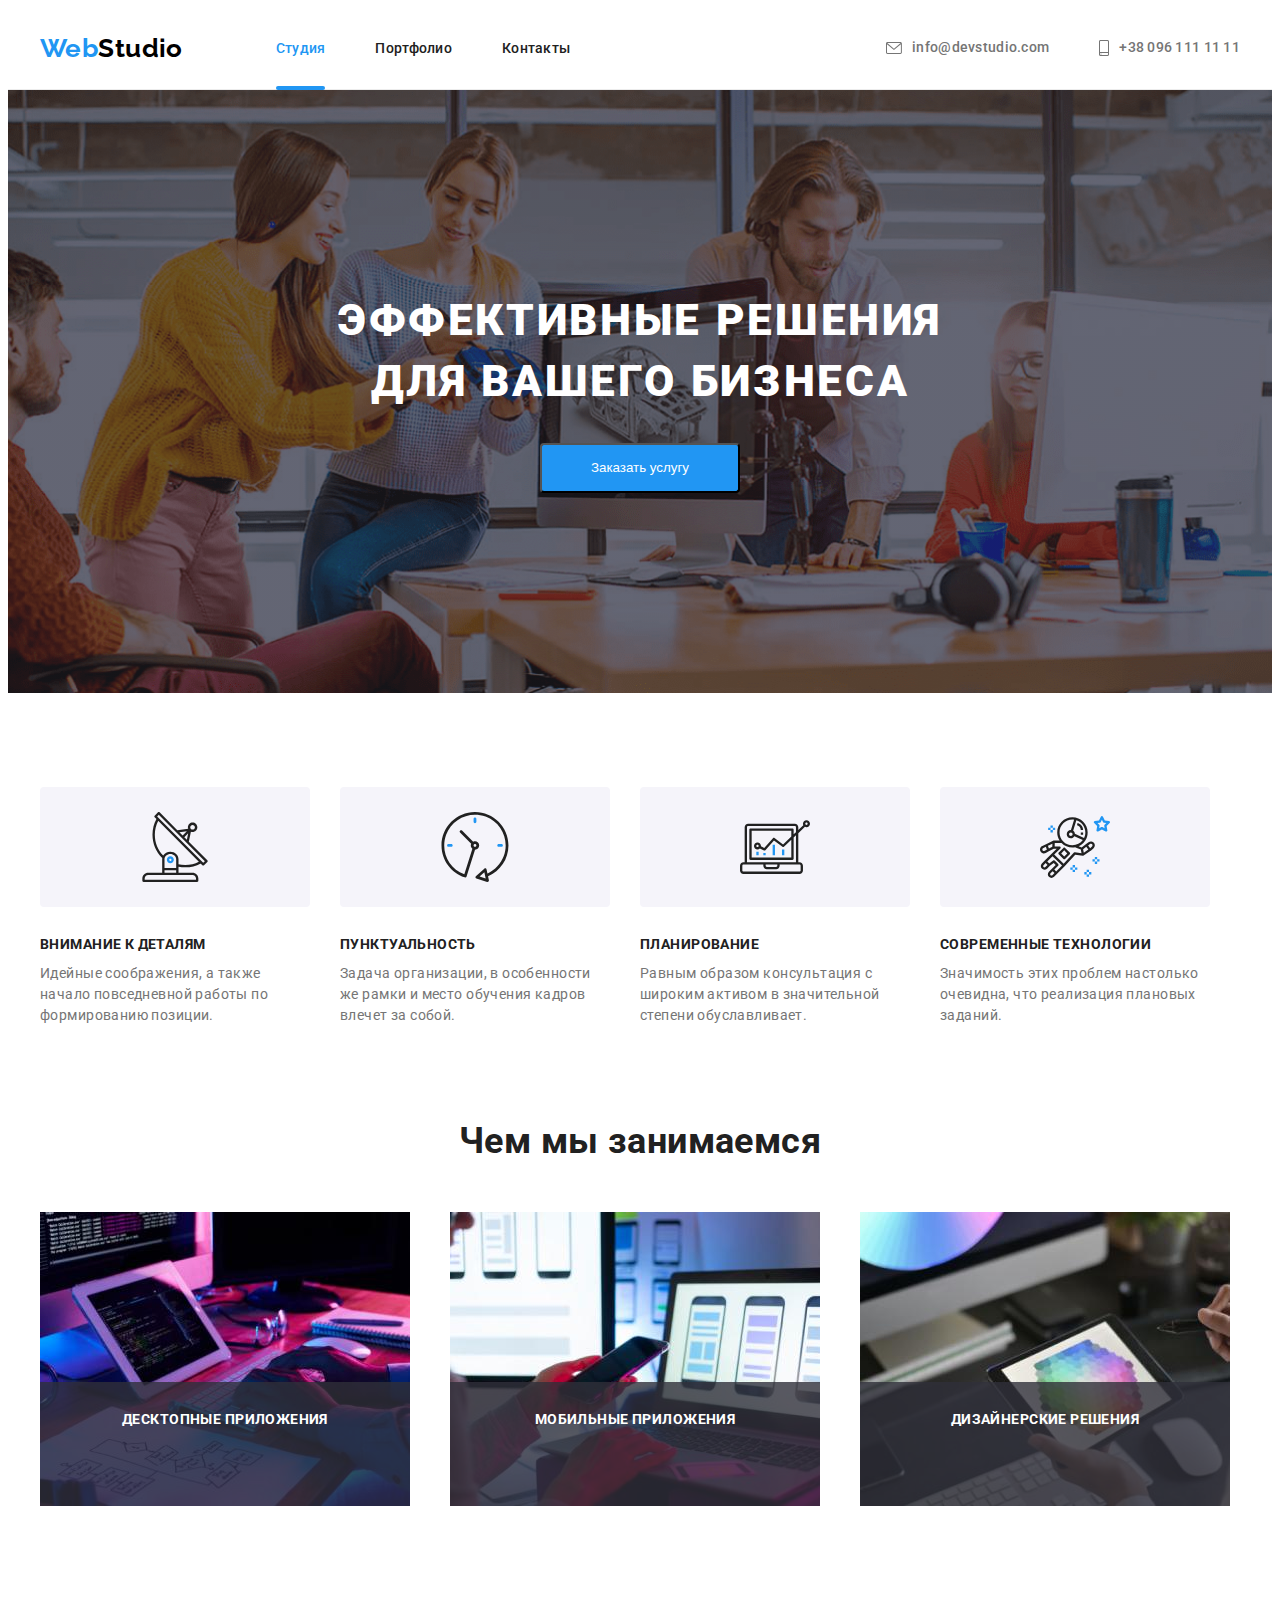
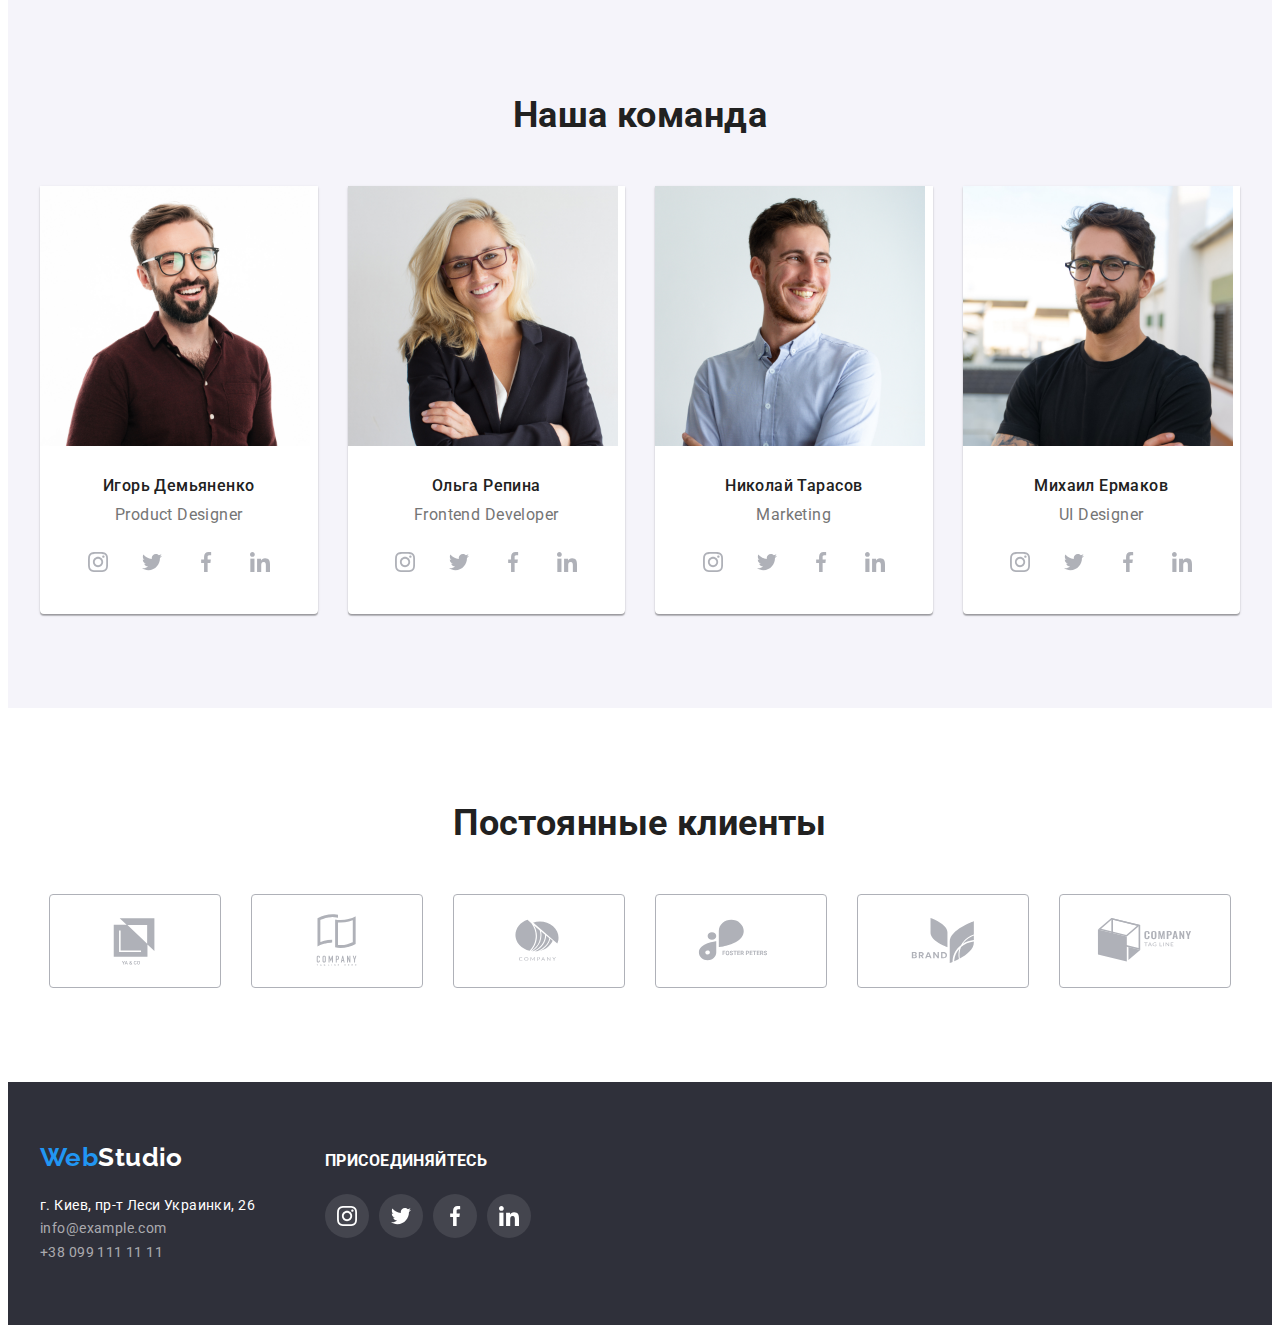
==== index.html @ f7f2a709 "Клонирование" ====
<!DOCTYPE html>
<html lang="ru">
  <head>
    <meta charset="UTF-8" />
    <meta http-equiv="X-UA-Compatible" content="IE=edge" />
    <meta name="viewport" content="width=device-width, initial-scale=1.0" />
    <title>Web Studio</title>
    <link
      rel="stylesheet"
      href="https://cdnjs.cloudflare.com/ajax/libs/modern-normalize/1.1.0/modern-normalize.min.css"
      integrity="sha512-wpPYUAdjBVSE4KJnH1VR1HeZfpl1ub8YT/NKx4PuQ5NmX2tKuGu6U/JRp5y+Y8XG2tV+wKQpNHVUX03MfMFn9Q=="
      crossorigin="anonymous"
      referrerpolicy="no-referrer"
    />
    <link
      href="https://fonts.googleapis.com/css2?family=Raleway:wght@700&family=Roboto:wght@400;500;700;900&display=swap"
      rel="stylesheet"
    />
    <link rel="stylesheet" href="./css/styles.css" />
  </head>
  <body>
    <header class="header">
      <div class="container header-container">
        <a href="" class="link logo header-logo"
          ><span class="logo span">Web</span>Studio</a
        >
        <nav>
          <ul class="list header-list">
            <li class="header-item">
              <a href="" class="link current">Студия</a>
            </li>
            <li class="header-item">
              <a href="./portfolio.html" class="link">Портфолио</a>
            </li>
            <li class="header-item"><a href="" class="link">Контакты</a></li>
          </ul>
        </nav>
        <ul class="list header-connect-list">
          <li class="header-connect-mail">
            <a href="mailto:info@devstudio.com" class="link mail-link">
              <svg class="icon mail-icon" width="16" height="12">
                <use href="./images/sprite.svg#icon-envelope"></use>
              </svg>
              info@devstudio.com
            </a>
          </li>
          <li class="header-connect-tel">
            <a href="tel:+380961111111" class="link tel-link">
              <svg class="icon tel-icon" width="10" height="16">
                <use href="./images/sprite.svg#icon-smartphone"></use>
              </svg>
              +38 096 111 11 11
            </a>
          </li>
        </ul>
      </div>
    </header>

    <main>
      <section class="section hero">
        <div class="container hero-container">
          <h1 class="hero-title">
            Эффективные решения <br />
            для вашего бизнеса
          </h1>
          <button type="button" class="hero-btn" data-modal-open>
            Заказать услугу
          </button>
        </div>
      </section>

      <section class="section">
        <div class="container">
          <ul class="list feature-list">
            <li class="feature-item">
              <div class="feature-icon-content">
                <svg class="icon feature-icon" width="70" height="70">
                  <use href="./images/sprite.svg#icon-antenna"></use>
                </svg>
              </div>
              <h3 class="feature-title">Внимание к деталям</h3>
              <p class="feature-text">
                Идейные соображения, а также начало повседневной работы по
                формированию позиции.
              </p>
            </li>
            <li class="feature-item">
              <div class="feature-icon-content">
                <svg class="icon feature-icon" width="70" height="70">
                  <use href="./images/sprite.svg#icon-clock"></use>
                </svg>
              </div>
              <h3 class="feature-title">Пунктуальность</h3>
              <p class="feature-text">
                Задача организации, в особенности же рамки и место обучения
                кадров влечет за собой.
              </p>
            </li>
            <li class="feature-item">
              <div class="feature-icon-content">
                <svg class="icon feature-icon" width="70" height="70">
                  <use href="./images/sprite.svg#icon-diagram"></use>
                </svg>
              </div>
              <h3 class="feature-title">Планирование</h3>
              <p class="feature-text">
                Равным образом консультация с широким активом в значительной
                степени обуславливает.
              </p>
            </li>
            <li class="feature-item">
              <div class="feature-icon-content">
                <svg class="icon feature-icon" width="70" height="70">
                  <use href="./images/sprite.svg#icon-astronaut"></use>
                </svg>
              </div>
              <h3 class="feature-title">Современные технологии</h3>
              <p class="feature-text">
                Значимость этих проблем настолько очевидна, что реализация
                плановых заданий.
              </p>
            </li>
          </ul>
        </div>
      </section>

      <section class="section-about">
        <div class="container">
          <h2 class="about-title">Чем мы занимаемся</h2>
          <ul class="list about-list">
            <li class="about-item">
              <div class="about-wrapper">
                <img
                  src="./images/box-1.jpg"
                  alt="компьютер"
                  width="370"
                  height="294"
                />
                <div class="about-thumb">
                  <p class="lable">Десктопные приложения</p>
                </div>
              </div>
            </li>
            <li class="about-item">
              <div class="about-wrapper">
                <img
                  src="./images/box-2.jpg"
                  alt="смартфон"
                  width="370"
                  height="294"
                />
                <div class="about-thumb">
                  <p class="lable">Мобильные приложения</p>
                </div>
              </div>
            </li>
            <li class="about-item">
              <div class="about-wrapper">
                <img
                  src="./images/box-3.jpg"
                  alt="планшет"
                  width="370"
                  height="294"
                />
                <div class="about-thumb">
                  <p class="lable">Дизайнерские решения</p>
                </div>
              </div>
            </li>
          </ul>
        </div>
      </section>

      <section class="section team">
        <div class="container">
          <h2 class="team-title">Наша команда</h2>
          <ul class="list team-list">
            <li class="team-item">
              <img
                src="./images/img-1.jpg"
                alt="Игорь Демьяненко"
                width="270"
              />
              <div class="container-team">
                <h3 class="team-title-people">Игорь Демьяненко</h3>
                <p class="team-text">Product Designer</p>
                <ul class="list team-list-icon">
                  <li class="item-icon">
                    <a href="" class="link team-link">
                      <svg class="team-icon" width="20" height="20">
                        <use href="./images/sprite.svg#icon-instagram2"></use>
                      </svg>
                    </a>
                  </li>
                  <li class="item-icon">
                    <a href="" class="link team-link"
                      ><svg class="team-icon" width="20" height="20">
                        <use href="./images/sprite.svg#icon-twitter1"></use>
                      </svg>
                    </a>
                  </li>
                  <li class="item-icon">
                    <a href="" class="link team-link"
                      ><svg class="team-icon" width="20" height="20">
                        <use href="./images/sprite.svg#icon-facebook1"></use>
                      </svg>
                    </a>
                  </li>
                  <li class="item-icon">
                    <a href="" class="link team-link"
                      ><svg class="team-icon" width="20" height="20">
                        <use href="./images/sprite.svg#icon-linkedin1"></use>
                      </svg>
                    </a>
                  </li>
                </ul>
              </div>
            </li>
            <li class="team-item">
              <img src="./images/img-2.jpg" alt="Ольга Репина" width="270" />
              <div class="container-team">
                <h3 class="team-title-people">Ольга Репина</h3>
                <p class="team-text">Frontend Developer</p>
                <ul class="list team-list-icon">
                  <li class="item-icon">
                    <a href="" class="link team-link">
                      <svg class="team-icon" width="20" height="20">
                        <use href="./images/sprite.svg#icon-instagram2"></use>
                      </svg>
                    </a>
                  </li>
                  <li class="item-icon">
                    <a href="" class="link team-link"
                      ><svg class="team-icon" width="20" height="20">
                        <use href="./images/sprite.svg#icon-twitter1"></use>
                      </svg>
                    </a>
                  </li>
                  <li class="item-icon">
                    <a href="" class="link team-link"
                      ><svg class="team-icon" width="20" height="20">
                        <use href="./images/sprite.svg#icon-facebook1"></use>
                      </svg>
                    </a>
                  </li>
                  <li class="item-icon">
                    <a href="" class="link team-link"
                      ><svg class="team-icon" width="20" height="20">
                        <use href="./images/sprite.svg#icon-linkedin1"></use>
                      </svg>
                    </a>
                  </li>
                </ul>
              </div>
            </li>
            <li class="team-item">
              <img src="./images/img-3.jpg" alt="Николай Тарасов" width="270" />
              <div class="container-team">
                <h3 class="team-title-people">Николай Тарасов</h3>
                <p class="team-text">Marketing</p>
                <ul class="list team-list-icon">
                  <li class="item-icon">
                    <a href="" class="link team-link">
                      <svg class="team-icon" width="20" height="20">
                        <use href="./images/sprite.svg#icon-instagram2"></use>
                      </svg>
                    </a>
                  </li>
                  <li class="item-icon">
                    <a href="" class="link team-link"
                      ><svg class="team-icon" width="20" height="20">
                        <use href="./images/sprite.svg#icon-twitter1"></use>
                      </svg>
                    </a>
                  </li>
                  <li class="item-icon">
                    <a href="" class="link team-link"
                      ><svg class="team-icon" width="20" height="20">
                        <use href="./images/sprite.svg#icon-facebook1"></use>
                      </svg>
                    </a>
                  </li>
                  <li class="item-icon">
                    <a href="" class="link team-link"
                      ><svg class="team-icon" width="20" height="20">
                        <use href="./images/sprite.svg#icon-linkedin1"></use>
                      </svg>
                    </a>
                  </li>
                </ul>
              </div>
            </li>
            <li class="team-item">
              <img src="./images/img-4.jpg" alt="Михаил Ермаков" width="270" />
              <div class="container-team">
                <h3 class="team-title-people">Михаил Ермаков</h3>
                <p class="team-text">UI Designer</p>
                <ul class="list team-list-icon">
                  <li class="item-icon">
                    <a href="" class="link team-link">
                      <svg class="team-icon" width="20" height="20">
                        <use href="./images/sprite.svg#icon-instagram2"></use>
                      </svg>
                    </a>
                  </li>
                  <li class="item-icon">
                    <a href="" class="link team-link"
                      ><svg class="team-icon" width="20" height="20">
                        <use href="./images/sprite.svg#icon-twitter1"></use>
                      </svg>
                    </a>
                  </li>
                  <li class="item-icon">
                    <a href="" class="link team-link"
                      ><svg class="team-icon" width="20" height="20">
                        <use href="./images/sprite.svg#icon-facebook1"></use>
                      </svg>
                    </a>
                  </li>
                  <li class="item-icon">
                    <a href="" class="link team-link"
                      ><svg class="team-icon" width="20" height="20">
                        <use href="./images/sprite.svg#icon-linkedin1"></use>
                      </svg>
                    </a>
                  </li>
                </ul>
              </div>
            </li>
          </ul>
        </div>
      </section>
      <section class="section our-clients-section">
        <div class="container our-clients-container">
          <h2 class="our-clients-title">Постоянные клиенты</h2>
          <ul class="list our-clients-list">
            <li class="our-clients-item">
              <a href="" class="link our-clients-link"
                ><svg class="icon our-clients-icon" width="106" height="60">
                  <use href="./images/sprite.svg#icon-Logo1"></use>
                </svg>
              </a>
            </li>
            <li class="our-clients-item">
              <a href="" class="link our-clients-link"
                ><svg class="icon our-clients-icon" width="106" height="60">
                  <use href="./images/sprite.svg#icon-Logo2"></use>
                </svg>
              </a>
            </li>
            <li class="our-clients-item">
              <a href="" class="link our-clients-link"
                ><svg class="icon our-clients-icon" width="106" height="60">
                  <use href="./images/sprite.svg#icon-Logo3"></use>
                </svg>
              </a>
            </li>
            <li class="our-clients-item">
              <a href="" class="link our-clients-link"
                ><svg class="icon our-clients-icon" width="106" height="60">
                  <use href="./images/sprite.svg#icon-Logo4"></use>
                </svg>
              </a>
            </li>
            <li class="our-clients-item">
              <a href="" class="link our-clients-link"
                ><svg class="icon our-clients-icon" width="106" height="60">
                  <use href="./images/sprite.svg#icon-Logo5"></use>
                </svg>
              </a>
            </li>
            <li class="our-clients-item">
              <a href="" class="link our-clients-link"
                ><svg class="icon our-clients-icon" width="106" height="60">
                  <use href="./images/sprite.svg#icon-Logo6"></use>
                </svg>
              </a>
            </li>
          </ul>
        </div>
      </section>
    </main>

    <footer class="footer">
      <div class="container footer-container">
        <div class="footer-container-left">
          <a href="" class="link logo-footer"
            ><span class="logo span">Web</span>Studio</a
          >
          <address class="adress">
            <p>г. Киев, пр-т Леси Украинки, 26</p>
            <ul class="list adress">
              <li>
                <a href="mailto:info@example.com" class="link adress-link"
                  >info@example.com</a
                >
              </li>
              <li>
                <a href="tel:+380991111111" class="link adress-link"
                  >+38 099 111 11 11</a
                >
              </li>
            </ul>
          </address>
        </div>
        <div class="footer-container-right">
          <h3 class="footer-title">присоединяйтесь</h3>
          <ul class="list footer-list">
            <li class="footer-item">
              <a href="" class="link footer-link"
                ><svg class="icon footer-icon" width="20" height="20">
                  <use href="./images/sprite.svg#icon-instagram2"></use>
                </svg>
              </a>
            </li>
            <li class="footer-item">
              <a href="" class="link footer-link"
                ><svg class="icon footer-icon" width="20" height="20">
                  <use href="./images/sprite.svg#icon-twitter1"></use>
                </svg>
              </a>
            </li>
            <li class="footer-item">
              <a href="" class="link footer-link"
                ><svg class="icon footer-icon" width="20" height="20">
                  <use href="./images/sprite.svg#icon-facebook1"></use>
                </svg>
              </a>
            </li>
            <li class="footer-item">
              <a href="" class="link footer-link"
                ><svg class="icon footer-icon" width="20" height="20">
                  <use href="./images/sprite.svg#icon-linkedin1"></use>
                </svg>
              </a>
            </li>
          </ul>
        </div>
      </div>
    </footer>
    <div class="backdrop is-hidden" data-modal>
      <div class="modal">
        <button type="button" class="modal-close" data-modal-close>
          <svg class="icon modal-icon" width="11" height="11">
            <use href="./images/sprite.svg#icon-vector"></use>
          </svg>
        </button>
      </div>
    </div>
    <script src="./js/modal.js"></script>
  </body>
</html>
---- css/styles.css ----
/* цвет основного текста #212121 */
/* вторичный цвет #757575 */
/* белый №FFFFFF */
/* акцент #2196F3 */
/* вторичный цвет фона #F5F4FA */

:root {
  --primary-text-color: #212121;
  --secondary-text-color: #757575;
  --accent-color: #2196f3;
  --primary-white-color: #ffffff;
  --first-bg-color: #2f303a;
  --secondary-bg-color: #f5f4fa;
}

p,
h1,
h2,
h3,
h4,
h5,
h6 {
  margin: 0;
}

ul {
  margin: 0;
  padding: 0;
}

body {
  background-color: var(--primary-white-color);
  color: var(--secondary-text-color);
  font-family: Roboto, sans-serif;
  letter-spacing: 0.03em;
  font-weight: 400;
  font-size: 14px;
  line-height: 1.5;
  text-align: left;
  vertical-align: top;
}

.container {
  width: 1200px;
  padding-left: 15px;
  padding-right: 15px;
  margin: 0 auto;
}

.header {
  border-bottom: 1px solid #ececec;
}

.header-container {
  display: flex;
  align-items: center;
}

.header-connect-list {
  display: flex;
  align-items: center;
  margin-left: auto;
}

.header-connect-mail {
  margin-right: 50px;
}

.header-logo {
  margin-right: 93px;
}

.header-list {
  display: flex;
  align-items: baseline;
}

.header-item:not(:last-child) {
  margin-right: 50px;
}

img {
  display: block;
  max-width: 100%;
  height: auto;
}

.section {
  padding-top: 94px;
  padding-bottom: 94px;
}

/* Hero */
.hero {
  background-image: linear-gradient(
      to right,
      rgba(47, 48, 58, 0.4),
      rgba(47, 48, 58, 0.4)
    ),
    url(../images/background-img.png);
  background-repeat: no-repeat;
  background-position: center;
  background-size: cover;
  max-width: 1600px;
  margin: 0 auto;
  padding-top: 200px;
  padding-bottom: 200px;
  background-color: #c4c4c4;
}

.hero-title {
  color: var(--primary-white-color);
  font-weight: 900;
  font-size: 44px;
  line-height: 1.4;
  text-align: center;
  vertical-align: top;
  letter-spacing: 0.06em;
  text-transform: uppercase;
}

.hero-btn {
  color: var(--primary-white-color);
  background-color: var(--accent-color);
  cursor: pointer;
  min-width: 200px;
  min-height: 50px;
  border-radius: 4px;
  display: block;
  margin: 30px auto 0;
  transition: backgound-color 250ms cubic-bezier(0.4, 0, 0.2, 1);
}

.hero-btn:hover,
.hero-btn:focus {
  background-color: #188ce8;
}
.list {
  list-style: none;
}

.link {
  text-decoration: none;
  color: var(--secondary-text-color);
}

.mail-link,
.tel-link {
  font-weight: 500;
  line-height: 1.14;
  letter-spacing: 0.02em;
  display: flex;
  align-items: center;
  transition: color 250ms cubic-bezier(0.4, 0, 0.2, 1);
}

.mail-link:hover,
.mail-link:focus,
.tel-link:hover,
.tel-link:focus {
  color: var(--accent-color);
}

/* Logo */
.logo {
  color: #000000;
  font-family: Raleway, sans-serif;
  font-weight: 700;
  font-size: 26px;
  text-decoration: none;
  line-height: 1.2;
}
.logo.span {
  color: var(--accent-color);
}

/* Site nav */
.header-list .link {
  color: var(--primary-text-color);
  font-weight: 500;
  font-size: 14px;
  line-height: 1.2;
  letter-spacing: 0.02em;
  padding-top: 32px;
  padding-bottom: 32px;
  display: block;
  transition: color 250ms cubic-bezier(0.4, 0, 0.2, 1),
    background-color 250ms cubic-bezier(0.4, 0, 0.2, 1);
}

.header-list .link:hover,
.header-list .link:focus,
.header-list .link:active {
  color: var(--accent-color);
  background-color: #fff;
}

.header-list .link.current {
  color: var(--accent-color);
  position: relative;
}

.link.current::after {
  content: "";
  display: flex;
  background-color: var(--accent-color);
  height: 4px;
  border-radius: 2px;
  width: 100%;
  position: absolute;
  left: 0;
  bottom: -1px;
}

/* Features */

.feature-list {
  display: flex;
}

.feature-item {
  width: 270px;
}
.feature-item:not(:last-child) {
  margin-right: 30px;
}

.feature-list .feature-title {
  color: var(--primary-text-color);
  font-weight: 700;
  font-size: 14px;
  line-height: 1.14;
  text-align: left;
  text-transform: uppercase;
  margin-bottom: 10px;
}

/* Examples */
.section-about {
  padding-top: 0;
  padding-bottom: 94px;
}

.about-list {
  display: flex;
  flex-wrap: wrap;
  margin-right: -30px;
}

.about-item {
  flex-basis: calc((100% - 3 * 30px) / 3);
  margin-right: 30px;
}

.about-title,
.team-title,
.our-clients-title {
  color: var(--primary-text-color);
  font-weight: 700;
  font-size: 36px;
  line-height: 1.17;
  text-align: center;
  margin-bottom: 50px;
}

.about-wrapper {
  position: relative;
}

.about-thumb {
  position: absolute;
  width: 370px;
  height: 70px;
  left: 0;
  bottom: 0;
  background: rgba(47, 48, 58, 0.8);
  padding: 27px 0;

  text-align: center;
  text-transform: uppercase;
  font-weight: 700;
  color: #fff;
}

/* Team */

.team-item {
  flex-basis: calc((100% - 4 * 30px) / 4);
  margin-right: 30px;
  box-shadow: 0px 1px 3px rgb(0 0 0 / 12%), 0px 1px 1px rgb(0 0 0 / 14%),
    0px 2px 1px rgb(0 0 0 / 20%);
  border-radius: 0px 0px 4px 4px;
  background: #ffffff;
}
.team-title-people {
  font-weight: 500;
  font-size: 16px;
  line-height: 1.19;
  text-align: center;
  margin-bottom: 10px;
}

.container-team {
  padding-top: 30px;
  padding-bottom: 30px;
  /* margin-bottom: 16px; */
}

.team {
  color: var(--primary-text-color);
  background-color: var(--secondary-bg-color);
}

.team-text {
  color: var(--secondary-text-color);
  font-size: 16px;
  line-height: 1.19;
  text-align: center;
  margin-bottom: 16px;
}

/* .team-title {
  text-align: center;
} */

/* Button */
.button {
  color: var(--primary-text-color);
  background-color: #f5f4fa;
  font-weight: 700;
  font-size: 16px;
  line-height: 1.9;
  text-align: center;
  vertical-align: middle;
  letter-spacing: 0.06em;
  cursor: pointer;
  min-width: 200px;
  min-height: 50px;
  transition: color 250ms cubic-bezier(0.4, 0, 0.2, 1),
    background-color 250ms cubic-bezier(0.4, 0, 0.2, 1);
}

.button:hover,
.button:focus {
  color: var(--primary-white-color);
  background-color: var(--accent-color);
}

.list-button {
  color: var(--primary-white-color);
  background-color: var(--accent-color);
  font-weight: 500;
  font-size: 16px;
  line-height: 1.62;
  text-align: center;
  min-width: 73px;
  min-height: 38px;
  border-radius: 4px;
  border: none;
  padding: 6px 22px;
  transition: box-shadow 250ms cubic-bezier(0.4, 0, 0.2, 1);
}

.list-button:hover,
.list-button:focus {
  box-shadow: 0px 3px 1px rgba(0, 0, 0, 0.1), 0px 1px 2px rgba(0, 0, 0, 0.08),
    0px 2px 2px rgba(0, 0, 0, 0.12);
}

.portfolio-button {
  color: var(--primary-text-color);
  background-color: var(--secondary-bg-color);
  font-weight: 500;
  font-size: 16px;
  line-height: 1.62;
  text-align: center;
  min-width: 73px;
  min-height: 38px;
  border-radius: 4px;
  border: none;
  padding: 6px 22px;
  transition: color 250ms cubic-bezier(0.4, 0, 0.2, 1),
    background-color 250ms cubic-bezier(0.4, 0, 0.2, 1),
    box-shadow 250ms cubic-bezier(0.4, 0, 0.2, 1);
}

.portfolio-button:hover,
.portfolio-button:focus {
  color: var(--primary-white-color);
  background-color: var(--accent-color);
  box-shadow: 0px 3px 1px rgba(0, 0, 0, 0.1), 0px 1px 2px rgba(0, 0, 0, 0.08),
    0px 2px 2px rgba(0, 0, 0, 0.12);
}

/* Adress */
.footer {
  background-color: var(--first-bg-color);
  color: var(--primary-white-color);
  padding-top: 60px;
  padding-bottom: 60px;
  display: flex;
  flex-direction: row;
}

.logo-footer {
  color: #fff;
  font-family: Raleway, sans-serif;
  font-weight: 700;
  font-size: 26px;
  text-decoration: none;
  line-height: 1.2;
}
span.logo.span {
  margin-bottom: 100px;
}
address {
  color: #ffffff;
  background-color: var(--first-bg-color);
  font-style: normal;
  margin-top: 20px;
}
.adress a {
  color: white;
  text-decoration: none;
}

a.adress-link {
  font-weight: 400;
  font-size: 14px;
  line-height: 1.71;
  text-align: left;
  color: rgba(255, 255, 255, 0.6);
}

address p {
  font-weight: 400;
  font-size: 14px;
  line-height: 1.71;
}

/* Portfolio */
.visually-hidden {
  position: absolute;
  white-space: nowrap;
  width: 1px;
  height: 1px;
  overflow: hidden;
  border: 0;
  padding: 0;
  clip: rect(0 0 0 0);
  clip-path: inset(50%);
  margin: -1px;
}

.portfolio-list-btn {
  display: flex;
  align-items: center;
  flex-wrap: wrap;
  margin-bottom: 50px;
  justify-content: center;
  flex-basis: calc((100% - 5 * 8px) / 5);
}

.portfolio-list-btn:not(:last-child) {
  margin-right: 8px;
}

.portfolio-btn {
  min-width: 73px;
  min-height: 38px;
  margin-right: 8px;
}

.portfolio-list {
  display: flex;
  align-items: center;
  flex-wrap: wrap;
  margin-right: -30px;
  margin-bottom: -30px;
}

.portfolio-item {
  margin-right: 30px;
  margin-bottom: 30px;
  width: 370px;
  background-color: #fff;
}

/* .portfolio-link {
  border: 1px solid #eeeeee;
} */

.portfolio-link {
  display: block;
  align-items: center;
  transition: box-shadow 250ms cubic-bezier(0.4, 0, 0.2, 1);
  /* position: relative;
  overflow: hidden; */
}
.portfolio-link:hover,
.portfolio-link:focus {
  box-shadow: 0px 1px 1px rgba(0, 0, 0, 0.12), 0px 4px 4px rgba(0, 0, 0, 0.06),
    1px 4px 6px rgba(0, 0, 0, 0.16);
}

/* .portfolio-item:hover,
.portfolio-item:focus {
  border: solid 1px #eeeeee;
  box-shadow: inset 1px 4px 6px 0px #00000029, inset 0px 4px 4px 0px #0000000f,
    inset 0px 1px 1px 0px #0000001f;
} */

.portfolio-container {
  padding: 20px 24px;
  border-left: 1px solid #eeeeee;
  border-right: 1px solid #eeeeee;
  border-bottom: 1px solid #eeeeee;
}

.portfolio-thumb-img {
  position: relative;
  overflow: hidden;
}

.overlay {
  position: absolute;
  width: 100%;
  height: 100%;
  left: 0;
  top: 0;
  transform: translateY(100%);
  transition: backgound-color 250ms cubic-bezier(0.4, 0, 0.2, 1),
    transform 250ms cubic-bezier(0.4, 0, 0.2, 1);
  font-size: 18px;
  line-height: 1.56;
  color: #fff;
  padding: 63px 24px;
  align-items: center;
  opacity: 0;
}

.portfolio-thumb-link:hover .overlay,
.portfolio-thumb-link:focus .overlay {
  background-color: rgba(33, 150, 243, 0.9);
  transform: translateY(0);
  opacity: 1;
}

.potfolio-title {
  font-weight: 700;
  font-size: 18px;
  line-height: 2;
  letter-spacing: 0.06em;
  color: var(--primary-text-color);
  margin-bottom: 4px;
}

.portfolio-text {
  font-size: 16px;
  line-height: 1.88;
  color: var(--secondary-text-color);
}

/* Our-clients */

.our-clients-link {
  width: 170px;
  height: 92px;
  background-color: #ffffff;
  display: flex;
  justify-content: center;
  align-items: center;
  border-radius: 4px;
  border: 1px solid #afb1b8;
  fill: #afb1b8;
  transition: fill 250ms cubic-bezier(0.4, 0, 0.2, 1),
    border 250ms cubic-bezier(0.4, 0, 0.2, 1);
}

.our-clients-link:hover,
.our-clients-link:focus {
  fill: #2196f3;
  border: 1px solid #2196f3;
}

.our-clients-list {
  display: flex;
  justify-content: center;
}

/* .our-clients-link:not(:last-child) {
  margin-right: 30px;
} */

/* .our-clients-item {
  padding: 16px 32px;
} */

.our-clients-item:not(:last-child) {
  margin-right: 30px;
}

/* .our-clients-icon {
    justify-content: center;
    fill: #AFB1B8;
} */

/* .icon {
  display: inline-block;
  width: 1em;
  height: 1em;
  stroke-width: 0;
  stroke: currentColor;
  fill: currentColor;
} */

/* .icon:hover {
  fill: #03a9f4;
} */

.mail-icon,
.tel-icon {
  margin-right: 10px;
  fill: currentColor;
}

/* .mail-icon:hover,
.tel-icon:hover {
  fill: var(--accent-color);
} */

.feature-icon-content {
  width: 270px;
  height: 120px;
  border-radius: 4px;
  background: var(--secondary-bg-color);
  display: flex;
  align-items: center;
  justify-content: center;
  margin-bottom: 30px;
}
/* .feature-icon {
  width: 70px;
  height: 70px;
} */

.social-links {
  display: flex;
  justify-content: center;
  align-items: center;
  fill: #afb1b8;
}

.social-links-list {
  display: flex;
  flex-wrap: wrap;
  fill: currentColor;
}

.team-link {
  width: 44px;
  height: 44px;
  background-color: #ffffff;
  display: flex;
  justify-content: center;
  align-items: center;
  border-radius: 50%;
  color: #afb1b8;
  transition: background-color 250ms cubic-bezier(0.4, 0, 0.2, 1),
    color 250ms cubic-bezier(0.4, 0, 0.2, 1),
    box-shadow 250ms cubic-bezier(0.4, 0, 0.2, 1);
}

.team-link:hover,
.team-link:focus,
.team-link:active {
  background-color: var(--accent-color);
  color: var(--primary-white-color);
  box-shadow: 0 4px 4px 0px rgba(0, 0, 0, 0.25);
}

.team-icon {
  fill: currentColor;
}

.team-list-icon {
  display: flex;
  justify-content: center;
}

.item-icon {
  width: 44px;
  height: 44px;
  justify-content: center;
}

/* .team-icon:hover,
.footer-icon:hover {
  fill: #fff;
} */

.item-icon:not(:last-child) {
  margin-right: 10px;
}

.team-list {
  display: flex;
  flex-wrap: wrap;
  margin-right: -30px;
}

.team-item {
  flex-basis: calc((100% - 4 * 30px) / 4);
  margin-right: 30px;
  box-shadow: 0px 1px 3px rgb(0 0 0 / 12%), 0px 1px 1px rgb(0 0 0 / 14%),
    0px 2px 1px rgb(0 0 0 / 20%);
  border-radius: 0px 0px 4px 4px;
  background: #ffffff;
}

.footer-container {
  display: flex;
  flex-wrap: wrap;
  align-items: baseline;
}

.footer-container-left {
  margin-right: 70px;
}

.footer-title {
  font-weight: 700;
  text-transform: uppercase;
  color: var(--primary-white-color);
  margin-bottom: 20px;
}

.footer-list {
  display: flex;
}

.footer-item:not(:last-child) {
  margin-right: 10px;
}

.footer-icon {
  fill: #ffffff;
}

.footer-link {
  width: 44px;
  height: 44px;
  background-color: rgba(255, 255, 255, 0.1);
  display: flex;
  justify-content: center;
  align-items: center;
  border-radius: 50%;
  color: #afb1b8;
  transition: background-color 250ms cubic-bezier(0.4, 0, 0.2, 1);
}

.footer-link:hover,
.footer-link:focus {
  background-color: #2196f3;
}

.backdrop {
  position: fixed;
  top: 0;
  width: 100vw;
  height: 100vh;
  border: 1px solid rgba(0, 0, 0, 0.1);
  background-color: rgba(0, 0, 0, 0.2);
  transition: opacity 500ms, visibility 500ms;
}

.backdrop.is-hidden .modal {
  transform: scale(0.5);
  transition: transform 250ms;
}

.modal {
  width: 528px;
  min-height: 581px;
  background-color: #fff;
  box-shadow: 0px 1px 3px rgba(0, 0, 0, 0.12), 0px 1px 1px rgba(0, 0, 0, 0.14),
    0px 2px 1px rgba(0, 0, 0, 0.2);
  border-radius: 4px;
  position: absolute;
  top: 50%;
  left: 50%;
  transform: translate(-50%, -50%) scale(1);
  transition: transform 500ms;
}

.modal-close {
  width: 30px;
  height: 30px;
  background-color: #ffffff;
  border: 1px solid rgba(0, 0, 0, 0.1);
  border-radius: 50%;
  display: flex;
  align-items: center;
  justify-content: center;
  position: absolute;
  top: 8px;
  right: 8px;
}

.modal-icon {
  fill: black;
}

.is-hidden {
  opacity: 0;
  pointer-events: none;
  visibility: hidden;
}
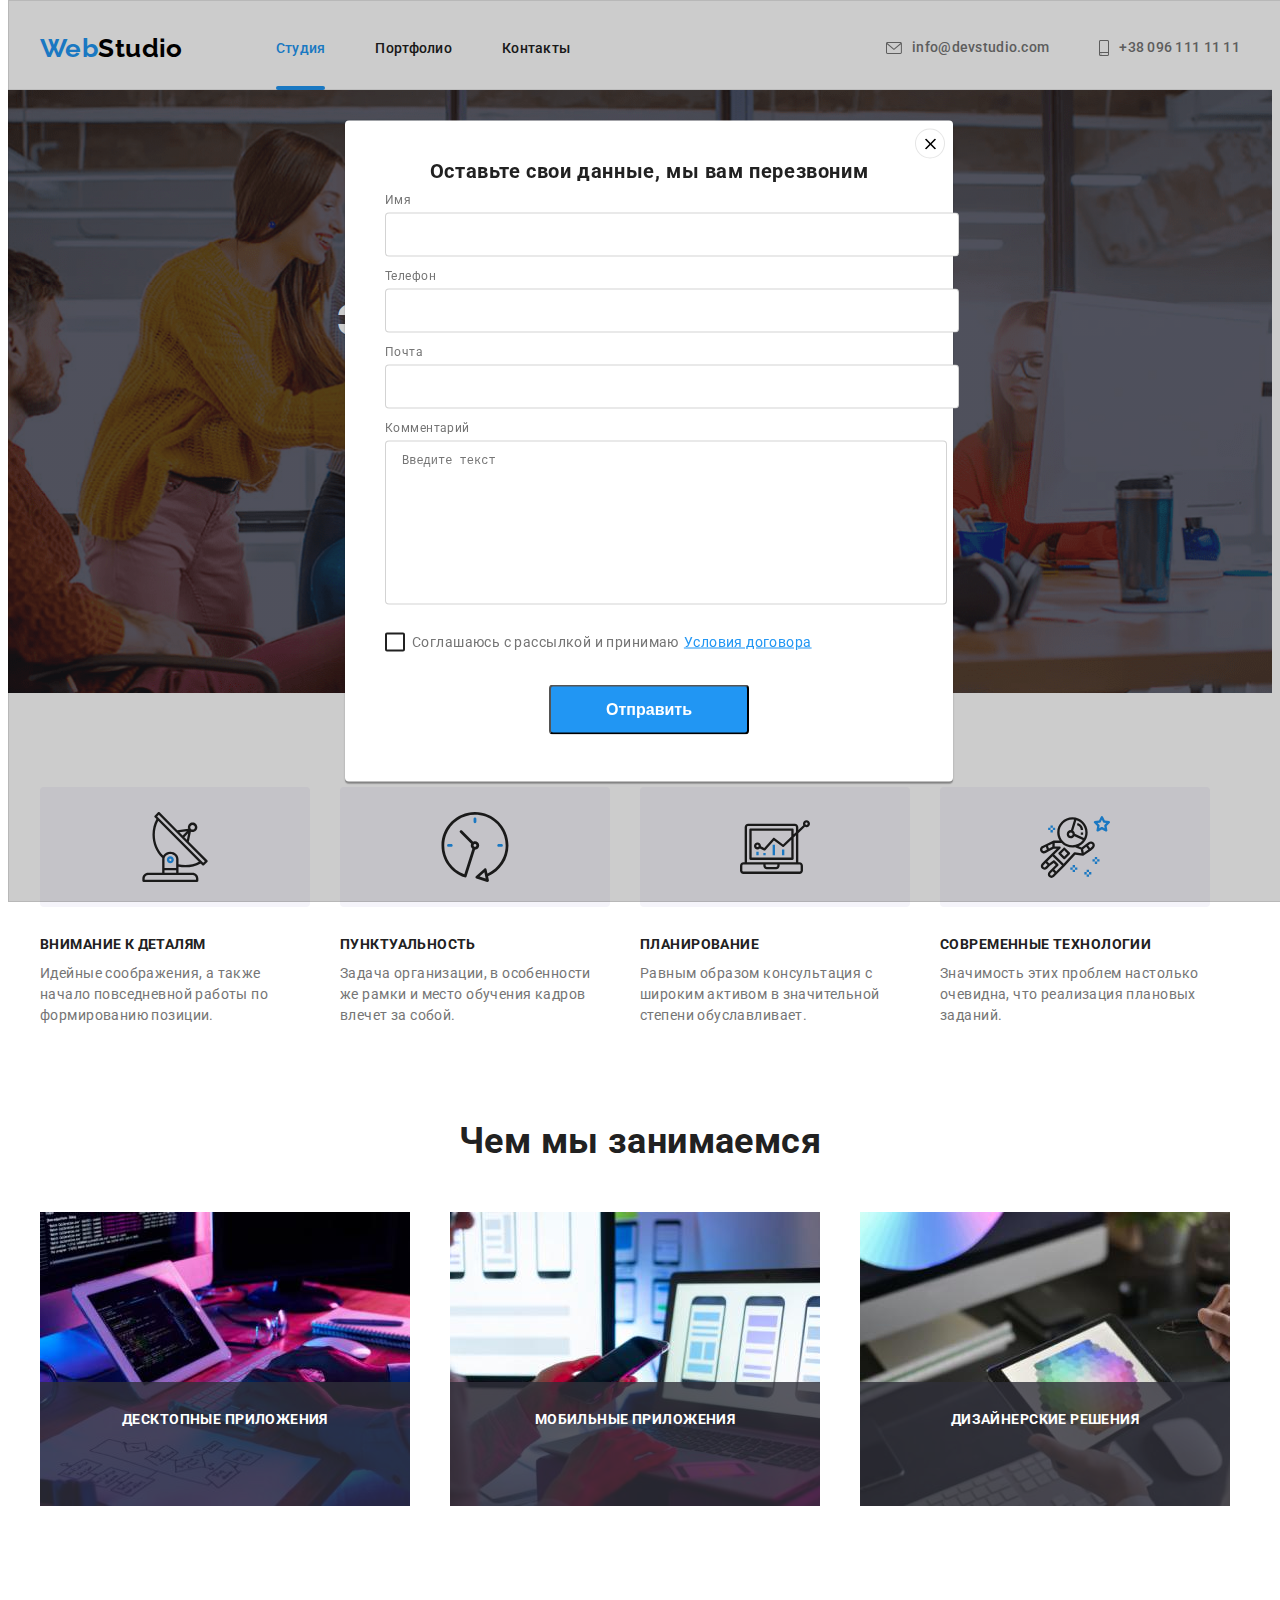
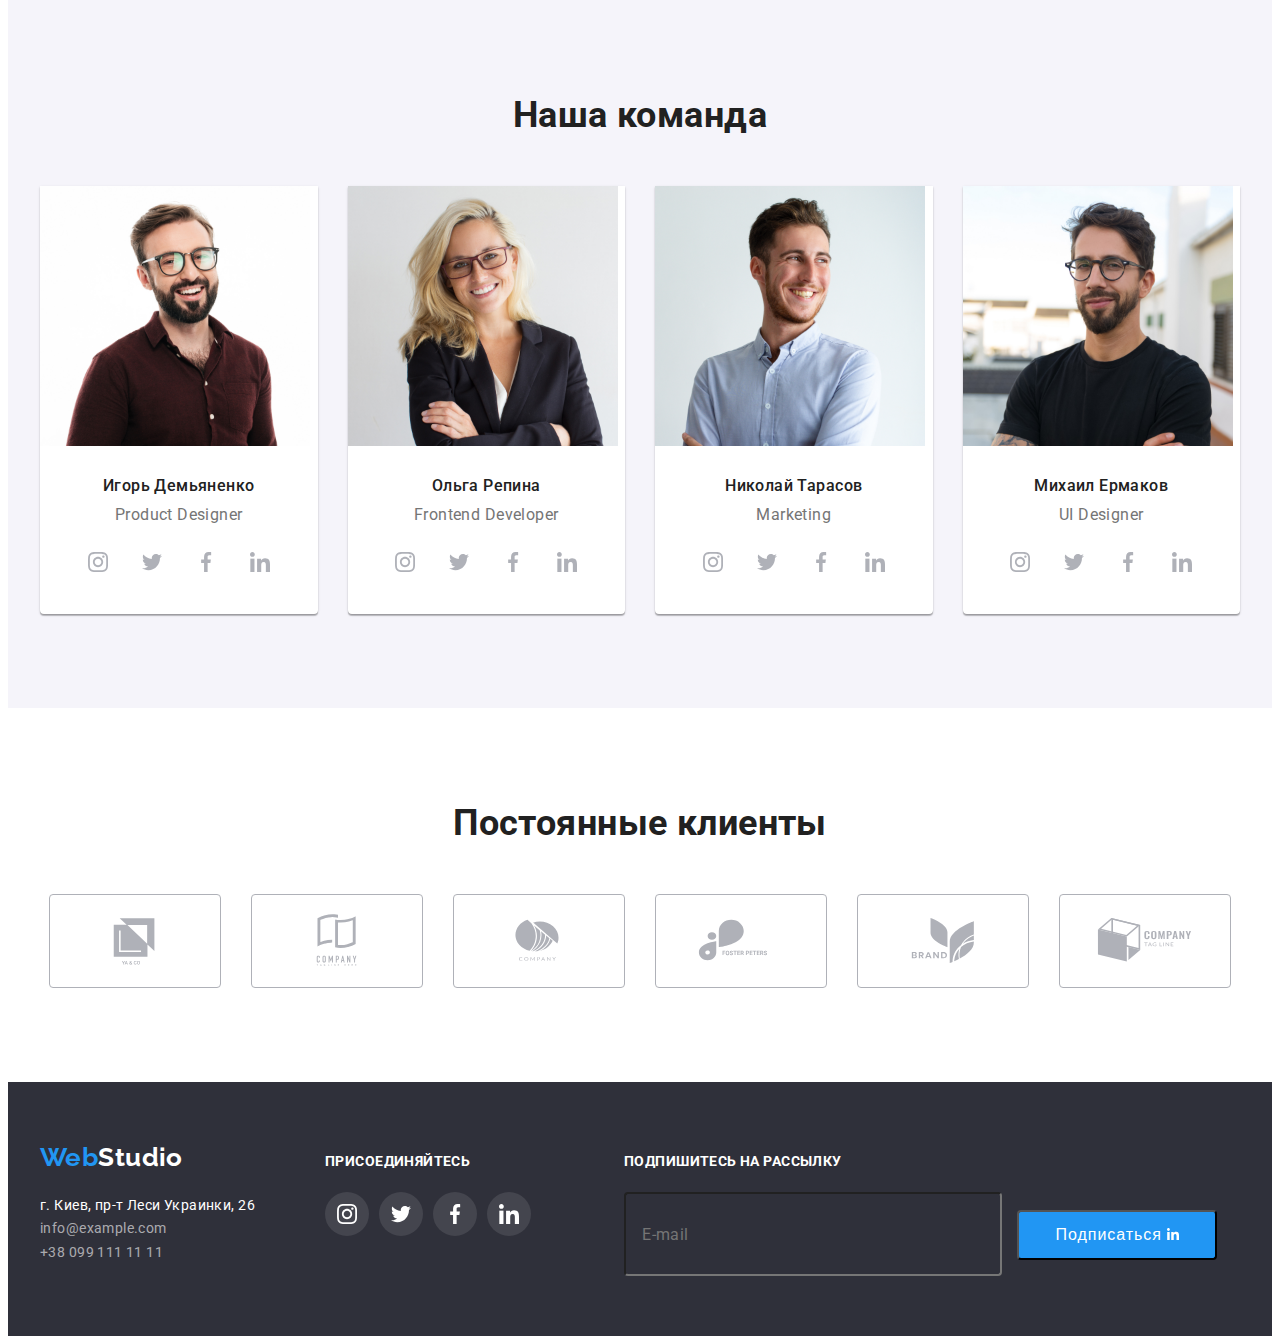
==== commit affc0936: "Оформление модального окна" ====
--- a/index.html
+++ b/index.html
@@ -436,15 +436,107 @@
             </li>
           </ul>
         </div>
+        <div class="form-footer">
+          <form action="#">
+            <label for="user_email" class="footer-title"
+              >Подпишитесь на рассылку</label
+            >
+            <input
+              type="email"
+              name="email"
+              id="user_email"
+              placeholder="E-mail"
+              class="footer-input"
+            />
+            <button type="submit" class="footer-btn">
+              Подписаться
+              <svg class="icon footer-icon" width="12" height="12">
+                <use href="./images/sprite.svg#icon-linkedin1"></use>
+              </svg>
+            </button>
+          </form>
+        </div>
       </div>
     </footer>
-    <div class="backdrop is-hidden" data-modal>
+    <div class="backdrop" data-modal>
       <div class="modal">
         <button type="button" class="modal-close" data-modal-close>
           <svg class="icon modal-icon" width="11" height="11">
             <use href="./images/sprite.svg#icon-vector"></use>
           </svg>
         </button>
+        <p class="modal-title">Оставьте свои данные, мы вам перезвоним</p>
+        <form action="#">
+          <label class="input-text" for="user-name">Имя</label>
+          <div class="input-wrap">
+            <input
+              type="text"
+              class="form-input"
+              name="user-name"
+              placeholder=" "
+              required
+              id="user-name"
+            />
+            <svg class="input-icon" width="18" height="18">
+              <use href="./images/sprite.svg#person-form"></use>
+            </svg>
+          </div>
+          <label class="input-text" for="user-tel">Телефон</label>
+          <div class="input-wrap">
+            <input
+              type="tel"
+              class="form-input"
+              name="user-tel"
+              placeholder=" "
+              required
+              title="+380 (50) 111-11-11"
+              id="user-tel"
+            />
+            <svg class="input-icon" width="18" height="18">
+              <use href="./images/sprite.svg#phone-form"></use>
+            </svg>
+          </div>
+          <div class="form-field">
+            <label class="input-text" for="user-email">Почта</label>
+            <div class="input-wrap">
+              <input
+                type="email"
+                class="form-input"
+                name="user-email"
+                placeholder=" "
+                required
+                id="user-email"
+              />
+              <svg class="input-icon" width="18" height="18">
+                <use href="./images/sprite.svg#email-form"></use>
+              </svg>
+            </div>
+          </div>
+          <label class="input-text" for="user-text">Комментарий</label>
+          <div class="form-field">
+            <textarea
+              name="user-text"
+              id="user-text"
+              class="form-text"
+              placeholder="Введите текст"
+            ></textarea>
+          </div>
+          <div class="form-field last-child">
+            <input
+              type="checkbox"
+              name="policy"
+              id="policy"
+              class="policy-check visually-hidden"
+            />
+            <label for="policy" class="check-text"
+              >Соглашаюсь с рассылкой и принимаю
+              <span
+                ><a href="" class="link check-link">Условия договора</a></span
+              >
+            </label>
+          </div>
+          <button type="submit" class="form-field-btn">Отправить</button>
+        </form>
       </div>
     </div>
     <script src="./js/modal.js"></script>
--- a/css/styles.css
+++ b/css/styles.css
@@ -39,6 +39,15 @@
   text-align: left;
   vertical-align: top;
 }
+
+textarea {
+  outline: none;
+}
+
+/* button,
+input {
+  outline: none;
+} */
 
 .container {
   width: 1200px;
@@ -119,7 +128,8 @@
   text-transform: uppercase;
 }
 
-.hero-btn {
+.hero-btn,
+.form-field-btn {
   color: var(--primary-white-color);
   background-color: var(--accent-color);
   cursor: pointer;
@@ -128,12 +138,19 @@
   border-radius: 4px;
   display: block;
   margin: 30px auto 0;
-  transition: backgound-color 250ms cubic-bezier(0.4, 0, 0.2, 1);
+  font-size: 16px;
+  font-weight: 700;
+  outline: none;
+  transition: backgound-color, box-shadow 250ms cubic-bezier(0.4, 0, 0.2, 1);
 }
 
 .hero-btn:hover,
-.hero-btn:focus {
+.hero-btn:focus,
+.form-field-btn:hover,
+.form-field-btn:focus {
   background-color: #188ce8;
+  box-shadow: 0px 3px 1px rgba(0, 0, 0, 0.1), 0px 1px 2px rgba(0, 0, 0, 0.08),
+    0px 2px 2px rgba(0, 0, 0, 0.12);
 }
 .list {
   list-style: none;
@@ -667,8 +684,7 @@
   border-radius: 50%;
   color: #afb1b8;
   transition: background-color 250ms cubic-bezier(0.4, 0, 0.2, 1),
-    color 250ms cubic-bezier(0.4, 0, 0.2, 1),
-    box-shadow 250ms cubic-bezier(0.4, 0, 0.2, 1);
+    color 250ms cubic-bezier(0.4, 0, 0.2, 1);
 }
 
 .team-link:hover,
@@ -676,7 +692,6 @@
 .team-link:active {
   background-color: var(--accent-color);
   color: var(--primary-white-color);
-  box-shadow: 0 4px 4px 0px rgba(0, 0, 0, 0.25);
 }
 
 .team-icon {
@@ -729,6 +744,7 @@
 }
 
 .footer-title {
+  font-size: 14px;
   font-weight: 700;
   text-transform: uppercase;
   color: var(--primary-white-color);
@@ -791,6 +807,7 @@
   left: 50%;
   transform: translate(-50%, -50%) scale(1);
   transition: transform 500ms;
+  padding: 40px;
 }
 
 .modal-close {
@@ -808,7 +825,12 @@
 }
 
 .modal-icon {
-  fill: black;
+  fill: currentColor;
+  transition: fill 250ms cubic-bezier(0.4, 0, 0.2, 1);
+}
+
+.modal-icon:hover {
+  fill: var(--accent-color);
 }
 
 .is-hidden {
@@ -816,3 +838,181 @@
   pointer-events: none;
   visibility: hidden;
 }
+
+.form-footer {
+  display: flex;
+  flex-direction: row;
+  margin-left: 93px;
+}
+
+.footer-input {
+  width: 358px;
+  height: 50px;
+  border-radius: 4px;
+  background-color: transparent;
+  padding: 15px 0 15px 16px;
+  font-family: inherit;
+  margin-right: 12px;
+  border: 1px solid rgba(255, 255, 255, 0, 3);
+  font-size: 16px;
+  line-height: 1.25;
+  letter-spacing: 0.03em;
+  color: rgba(255, 255, 255, 0.6);
+  cursor: pointer;
+}
+
+.footer-input:hover::placeholder,
+.footer-input:focus::placeholder {
+  color: rgba(255, 255, 255, 0.6);
+}
+
+.footer-btn {
+  align-items: center;
+  min-width: 200px;
+  min-height: 50px;
+  background: #2196f3;
+  border-radius: 4px;
+  font-size: 16px;
+  line-height: 1.87;
+  text-align: center;
+  letter-spacing: 0.06em;
+  color: #ffffff;
+  cursor: pointer;
+}
+
+.form-footer label {
+  display: flex;
+  flex-direction: column;
+  margin-bottom: 20px;
+  font-size: 14px;
+  font-weight: 700;
+  text-transform: uppercase;
+  color: var(--primary-white-color);
+  margin-bottom: 20px;
+}
+
+.modal-title {
+  font-weight: 700;
+  font-size: 20px;
+  line-height: 1;
+  text-align: center;
+  letter-spacing: 0.03em;
+  color: var(--primary-text-color);
+  margin-bottom: 2px;
+}
+
+.form-field {
+  margin-bottom: 10px;
+}
+
+.last-child {
+  margin-top: 20px;
+}
+
+.input-wrap {
+  position: relative;
+}
+
+.form-input {
+  width: 100%;
+  height: 40px;
+  border: 1px solid rgba(33, 33, 33, 0.2);
+  border-radius: 4px;
+  padding-left: 42px;
+  color: var(--primary-text-color);
+  outline: none;
+  transition: border-color 250ms cubic-bezier(0.4, 0, 0.2, 1);
+}
+
+.form-input:focus,
+.form-text:focus {
+  border-color: var(--accent-color);
+}
+
+.input-icon {
+  position: absolute;
+  left: 12px;
+  top: 50%;
+  transform: translateY(-50%);
+  fill: var(--primary-text-color);
+  transition: fill 250ms cubic-bezier(0.4, 0, 0.2, 1);
+}
+
+.form-input:focus + .input-icon {
+  fill: var(--accent-color);
+}
+
+.form-icon {
+  position: absolute;
+  top: 50%;
+  left: 15px;
+  transform: translateY(-50%);
+  fill: currentColor;
+  display: inline-block;
+}
+
+.form-input::placeholder {
+  color: var(--primary-text-color);
+}
+
+.input-icon:hover {
+  fill: var(--accent-color);
+}
+
+.input-text {
+  display: block;
+  font-size: 12px;
+  color: var(--secondary-text-color);
+  margin-top: 10px;
+  margin-bottom: 4px;
+}
+
+.form-text {
+  width: 100%;
+  height: 138px;
+  border: 1px solid rgba(33, 33, 33, 0.2);
+  border-radius: 4px;
+  padding: 12px 16px;
+  color: var(--primary-text-color);
+  resize: none;
+  transition: border-color 250ms cubic-bezier(0.4, 0, 0.2, 1);
+}
+
+.form-text::placeholder {
+  color: var(--secondary-text-color);
+  font-size: 12px;
+}
+
+.check-text {
+  font-size: 14px;
+  line-height: 1.7;
+  color: var(--secondary-text-color);
+  display: flex;
+  align-items: center;
+  margin-bottom: 20px;
+}
+
+.check-text::before {
+  content: "";
+  width: 16px;
+  height: 15px;
+  border: 2px solid var(--primary-text-color);
+  border-radius: 2px;
+  margin-right: 7px;
+}
+
+.policy-check:checked + .check-text::before {
+  border: none;
+  background-image: url(../images/icon-check.svg);
+  background-repeat: no-repeat;
+  background-position: center;
+  background-size: cover;
+}
+
+.check-link {
+  font-size: 14px;
+  line-height: 1.71;
+  text-decoration-line: underline;
+  color: #2196f3;
+  margin-left: 5px;
+}
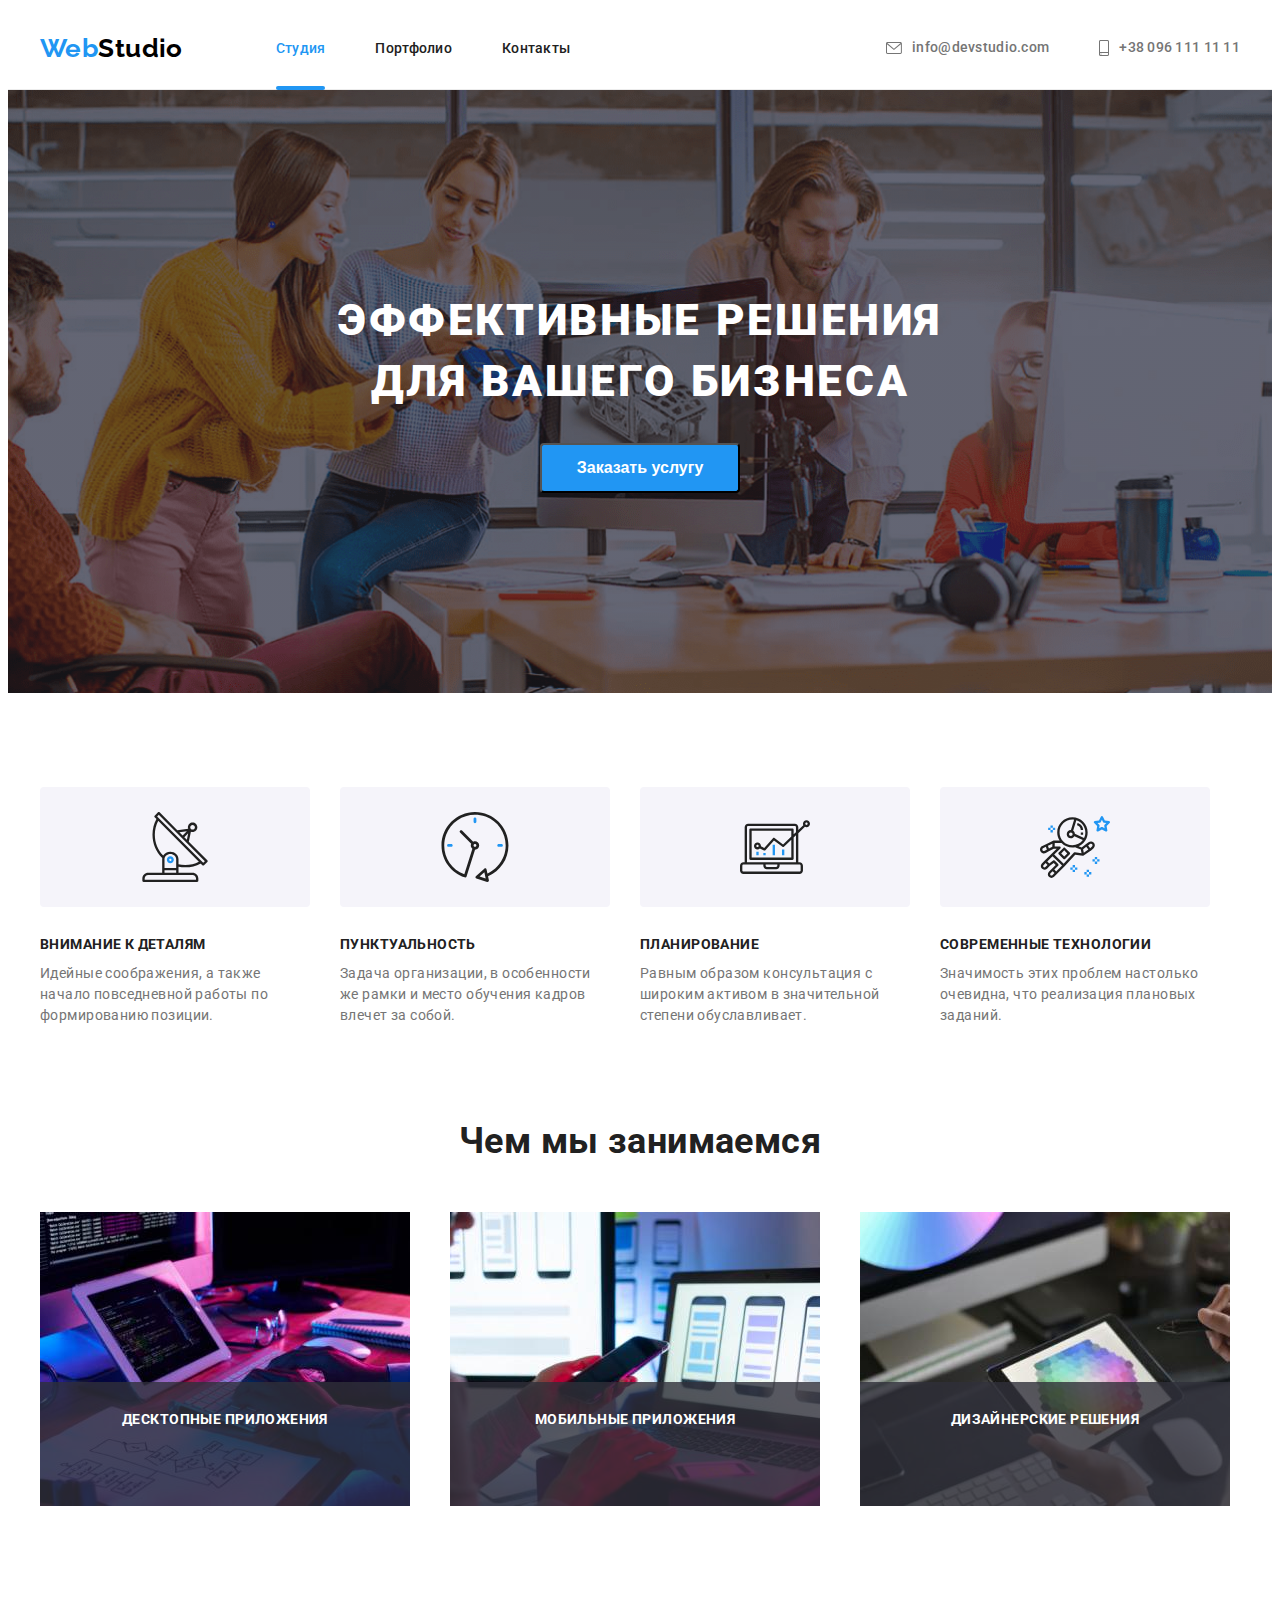
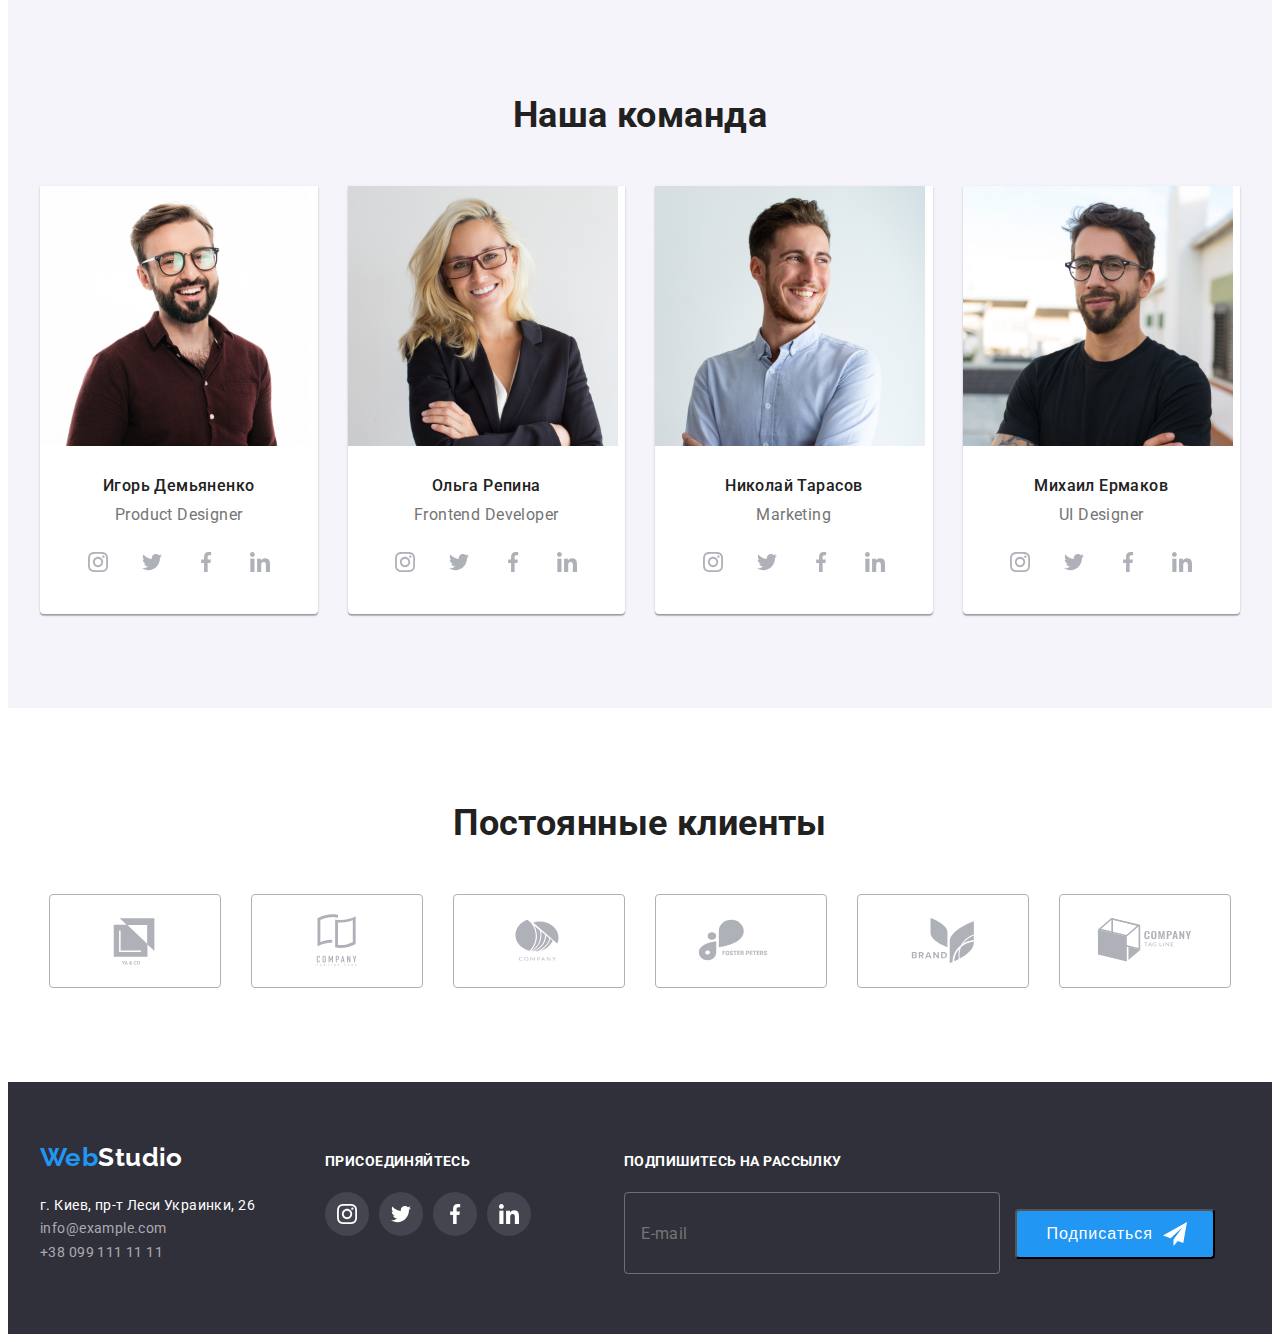
==== commit b2291326: "Доработка стилей" ====
--- a/index.html
+++ b/index.html
@@ -448,17 +448,19 @@
               placeholder="E-mail"
               class="footer-input"
             />
-            <button type="submit" class="footer-btn">
-              Подписаться
-              <svg class="icon footer-icon" width="12" height="12">
-                <use href="./images/sprite.svg#icon-linkedin1"></use>
-              </svg>
-            </button>
+            <div class="form-footer-btn">
+              <button type="submit" class="footer-btn">
+                Подписаться
+                <svg class="form-footer-icon" width="24" height="24">
+                  <use href="./images/sprite.svg#icon-send"></use>
+                </svg>
+              </button>
+            </div>
           </form>
         </div>
       </div>
     </footer>
-    <div class="backdrop" data-modal>
+    <div class="backdrop is-hidden" data-modal>
       <div class="modal">
         <button type="button" class="modal-close" data-modal-close>
           <svg class="icon modal-icon" width="11" height="11">
@@ -478,7 +480,7 @@
               id="user-name"
             />
             <svg class="input-icon" width="18" height="18">
-              <use href="./images/sprite.svg#person-form"></use>
+              <use href="./images/sprite.svg#icon-person"></use>
             </svg>
           </div>
           <label class="input-text" for="user-tel">Телефон</label>
@@ -493,7 +495,7 @@
               id="user-tel"
             />
             <svg class="input-icon" width="18" height="18">
-              <use href="./images/sprite.svg#phone-form"></use>
+              <use href="./images/sprite.svg#icon-phone"></use>
             </svg>
           </div>
           <div class="form-field">
@@ -508,7 +510,7 @@
                 id="user-email"
               />
               <svg class="input-icon" width="18" height="18">
-                <use href="./images/sprite.svg#email-form"></use>
+                <use href="./images/sprite.svg#icon-email"></use>
               </svg>
             </div>
           </div>
--- a/css/styles.css
+++ b/css/styles.css
@@ -763,6 +763,13 @@
   fill: #ffffff;
 }
 
+.form-footer-icon {
+  position: absolute;
+  top: 50%;
+  left: 148px;
+  transform: translateY(-50%);
+}
+
 .footer-link {
   width: 44px;
   height: 44px;
@@ -853,7 +860,7 @@
   padding: 15px 0 15px 16px;
   font-family: inherit;
   margin-right: 12px;
-  border: 1px solid rgba(255, 255, 255, 0, 3);
+  border: 1px solid rgba(255, 255, 255, 0.3);
   font-size: 16px;
   line-height: 1.25;
   letter-spacing: 0.03em;
@@ -866,8 +873,13 @@
   color: rgba(255, 255, 255, 0.6);
 }
 
+.form-footer-btn {
+  position: relative;
+  display: inline-block;
+  align-items: center;
+}
+
 .footer-btn {
-  align-items: center;
   min-width: 200px;
   min-height: 50px;
   background: #2196f3;
@@ -878,6 +890,8 @@
   letter-spacing: 0.06em;
   color: #ffffff;
   cursor: pointer;
+  padding-left: 29px;
+  text-align-last: left;
 }
 
 .form-footer label {
